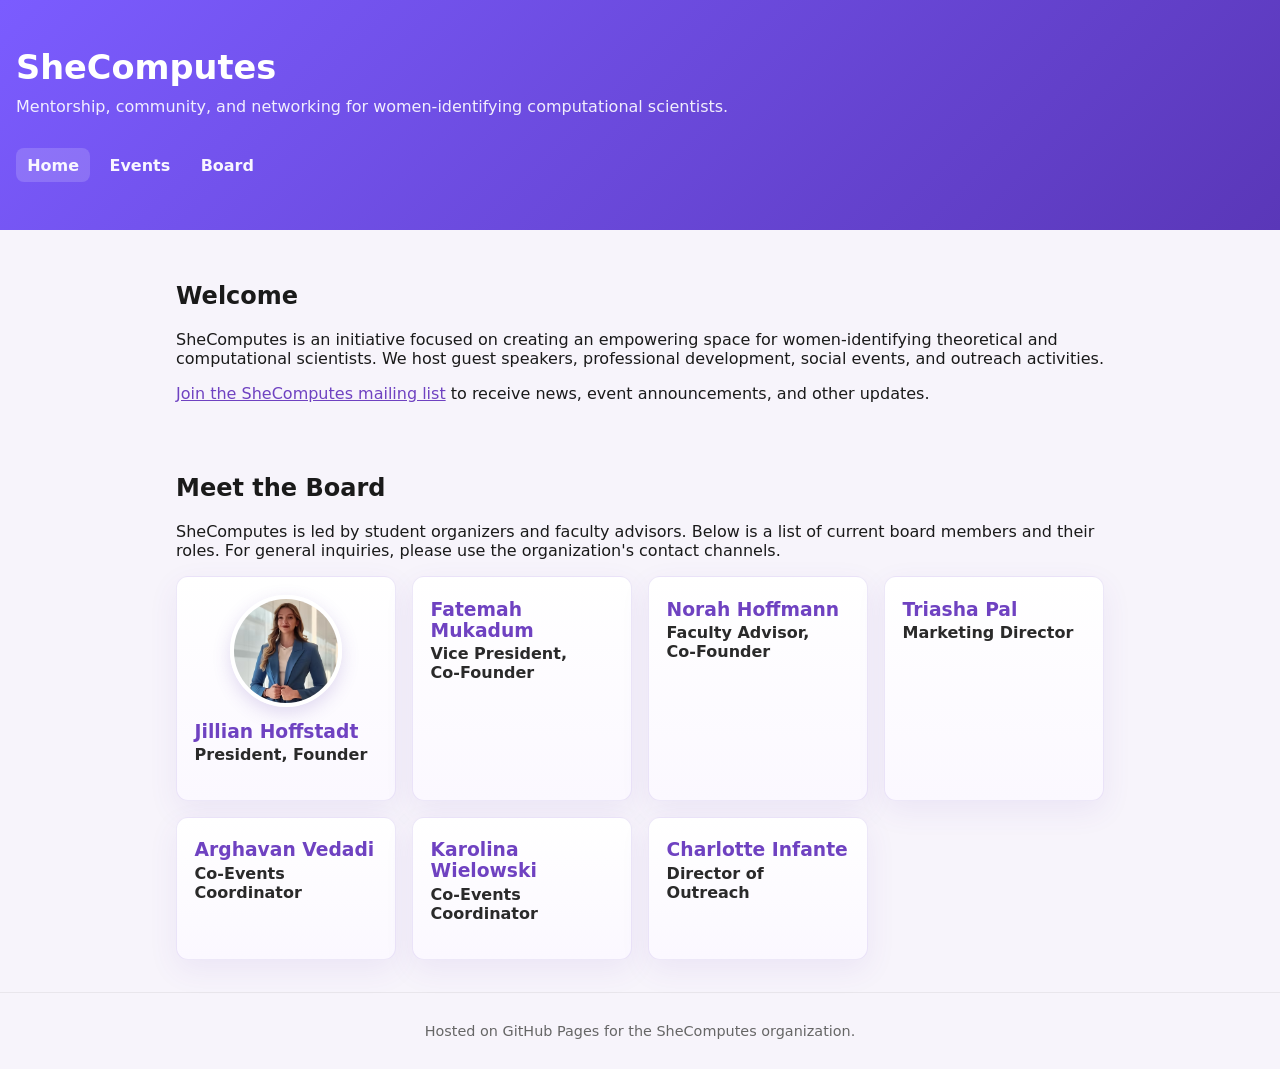
==== index.html @ b1a33e2b "adding jill testing" ====
<!doctype html>
<html lang="en">
<head>
  <meta charset="utf-8">
  <meta name="viewport" content="width=device-width,initial-scale=1">
  <title>SheComputes</title>
  <link rel="stylesheet" href="styles.css">
</head>
<body>
  <header class="site-header">
    <div class="site-top">
      <h1>SheComputes</h1>
      <p class="tagline">Mentorship, community, and networking for women-identifying computational scientists.</p>
    </div>
    <nav class="main-nav" aria-label="Main navigation">
      <a href="index.html" aria-current="page">Home</a>
      <a href="events.html">Events</a>
      <a href="#board">Board</a>
    </nav>
  </header>

  <main class="container">
    <section id="welcome">
      <h2>Welcome</h2>
      <p>SheComputes is an initiative focused on creating an empowering space for women-identifying theoretical and computational scientists. We host guest speakers, professional development, social events, and outreach activities.</p>
      <p><a href="https://docs.google.com/forms/d/e/1FAIpQLSdj1xtl8b0KCa3e3ROJGKs20845v6IA1tAZiWaAnjcqQS9X-w/viewform" target="_blank" rel="noopener noreferrer">Join the SheComputes mailing list</a> to receive news, event announcements, and other updates.</p>
    </section>

    <section id="board">
      <h2>Meet the Board</h2>
      <p>SheComputes is led by student organizers and faculty advisors. Below is a list of current board members and their roles. For general inquiries, please use the organization's contact channels.</p>

      <div class="board-grid">
        <div class="board-card">
          <img class="board-photo" src="shecomputes_jpg/board/jill.avif" alt="Jillian Hoffstadt" loading="lazy">
          <h3>Jillian Hoffstadt</h3>
          <p class="role">President, Founder</p>
          <p class="contact">jh8862@nyu.edu</p>
        </div>

        <div class="board-card">
          <h3>Fatemah Mukadum</h3>
          <p class="role">Vice President, Co‑Founder</p>
          <p class="contact">fm1484@nyu.edu</p>
        </div>

        <div class="board-card">
          <h3>Norah Hoffmann</h3>
          <p class="role">Faculty Advisor, Co‑Founder</p>
          <p class="contact">norah.hoffmann@nyu.edu</p>
        </div>

        <div class="board-card">
          <h3>Triasha Pal</h3>
          <p class="role">Marketing Director</p>
          <p class="contact">tp2353@nyu.edu</p>
        </div>

        <div class="board-card">
          <h3>Arghavan Vedadi</h3>
          <p class="role">Co‑Events Coordinator</p>
          <p class="contact">arghavan.vedadi@lehman.cuny.edu</p>
        </div>

        <div class="board-card">
          <h3>Karolina Wielowski</h3>
          <p class="role">Co‑Events Coordinator</p>
          <p class="contact">kaw10088@nyu.edu</p>
        </div>

        <div class="board-card">
          <h3>Charlotte Infante</h3>
          <p class="role">Director of Outreach</p>
          <p class="contact">cii2002@nyu.edu</p>
        </div>

        
      </div>
    </section>

  </main>

  <footer class="site-footer">
    <p>Hosted on GitHub Pages for the SheComputes organization.</p>
  </footer>
</body>
</html>
---- styles.css ----
:root{
  --bg: #f7f4fb;
  --fg:#1a1a1a;
  --accent:#6f42c1; /* purple accent */
  --maxw:960px;
}
*{box-sizing:border-box}
body{font-family:Inter, system-ui, -apple-system, 'Segoe UI', Roboto, Arial; color:var(--fg); background:var(--bg); margin:0}
.container{max-width:var(--maxw); margin:1.5rem auto; padding:0 1rem}
.site-header{background:linear-gradient(135deg,#7b5cff 0%, #5a37b8 100%); padding:2.25rem 1rem; color: #fff}
.site-top{display:flex;flex-direction:column;gap:.4rem}
.site-header h1{margin:0;font-size:2.1rem;color:#fff}
.tagline{color:rgba(255,255,255,0.9);margin-top:.25rem}

.main-nav{display:flex;gap:0.5rem;margin-top:1rem}
.main-nav a{color:rgba(255,255,255,0.95);text-decoration:none;padding:.45rem .7rem;border-radius:8px;font-weight:600}
.main-nav a:hover{background:rgba(255,255,255,0.08)}
.main-nav a[aria-current="page"]{background:rgba(255,255,255,0.16)}
section{margin:1.25rem 0;padding:0.5rem 0}

.gallery img{max-width:100%;height:auto;border-radius:8px;box-shadow:0 10px 30px rgba(95,55,155,0.12)}
footer.site-footer{border-top:1px solid rgba(0,0,0,0.06);padding:1rem;text-align:center;color:#666;font-size:0.9rem}

.board-grid{display:grid;grid-template-columns:repeat(auto-fit,minmax(220px,1fr));gap:1rem;margin-top:1rem}
.board-card{position:relative;background:linear-gradient(180deg, #ffffff, #fbf8ff);border:1px solid rgba(111,66,193,0.12);padding:1.1rem;border-radius:12px;box-shadow:0 10px 30px rgba(97,63,173,0.08);transition:transform .18s ease,box-shadow .18s ease;padding-bottom:2.25rem}
.board-card:hover{transform:translateY(-6px);box-shadow:0 24px 60px rgba(97,63,173,0.14)}
.board-photo{display:block;width:112px;height:112px;margin:0 auto .85rem;object-fit:cover;object-position:center;border-radius:50%;border:4px solid #fff;box-shadow:0 6px 18px rgba(97,63,173,.18)}
.board-card h3{margin:.25rem 0 .2rem 0;color:var(--accent)}
.role{font-weight:600;color:#2a2a2a;margin:0}
.contact{color:#fff;margin-top:0;font-size:0.9rem;position:absolute;left:50%;bottom:0.7rem;transform:translateX(-50%);background:var(--accent);padding:.35rem .6rem;border-radius:999px;visibility:hidden;opacity:0;transition:opacity .16s ease,visibility .16s;white-space:nowrap}
.board-card:hover .contact{visibility:visible;opacity:1}
a{color:var(--accent)}

.events-page{padding-bottom:2rem}
.page-intro{max-width:720px;margin:2.25rem 0 2.75rem}
.page-intro h2{font-size:clamp(2rem,5vw,3.25rem);line-height:1.08;margin:.3rem 0 .8rem;color:#35235d}
.page-intro p:last-child{font-size:1.08rem;line-height:1.65;color:#514c59}
.eyebrow{text-transform:uppercase;letter-spacing:.13em;font-size:.78rem;font-weight:800;color:var(--accent);margin:0}
.event-section{margin:0 0 3.5rem;padding:1.5rem;background:rgba(255,255,255,.58);border:1px solid rgba(111,66,193,.12);border-radius:18px;box-shadow:0 16px 45px rgba(97,63,173,.08)}
.event-heading{max-width:720px;margin-bottom:1.25rem}
.event-heading h2{font-size:clamp(1.7rem,4vw,2.4rem);color:var(--accent);margin:0 0 .45rem}
.event-heading p{line-height:1.6;color:#514c59;margin:0}
.photo-grid{display:grid;grid-template-columns:repeat(auto-fit,minmax(220px,1fr));gap:1rem;align-items:start}
.photo-grid figure{margin:0;overflow:hidden;border-radius:12px;background:#fff;box-shadow:0 8px 24px rgba(42,26,74,.12)}
.photo-grid img{display:block;width:100%;aspect-ratio:4/3;object-fit:cover;object-position:center}
.photo-grid figure:first-child img{object-position:center 42%}

@media(max-width:700px){
  .main-nav{flex-wrap:wrap}
  .event-section{padding:1rem}
  .photo-grid{grid-template-columns:repeat(auto-fit,minmax(160px,1fr));gap:.75rem}
}
@media(min-width:900px){.site-header{padding:3rem 1rem}}
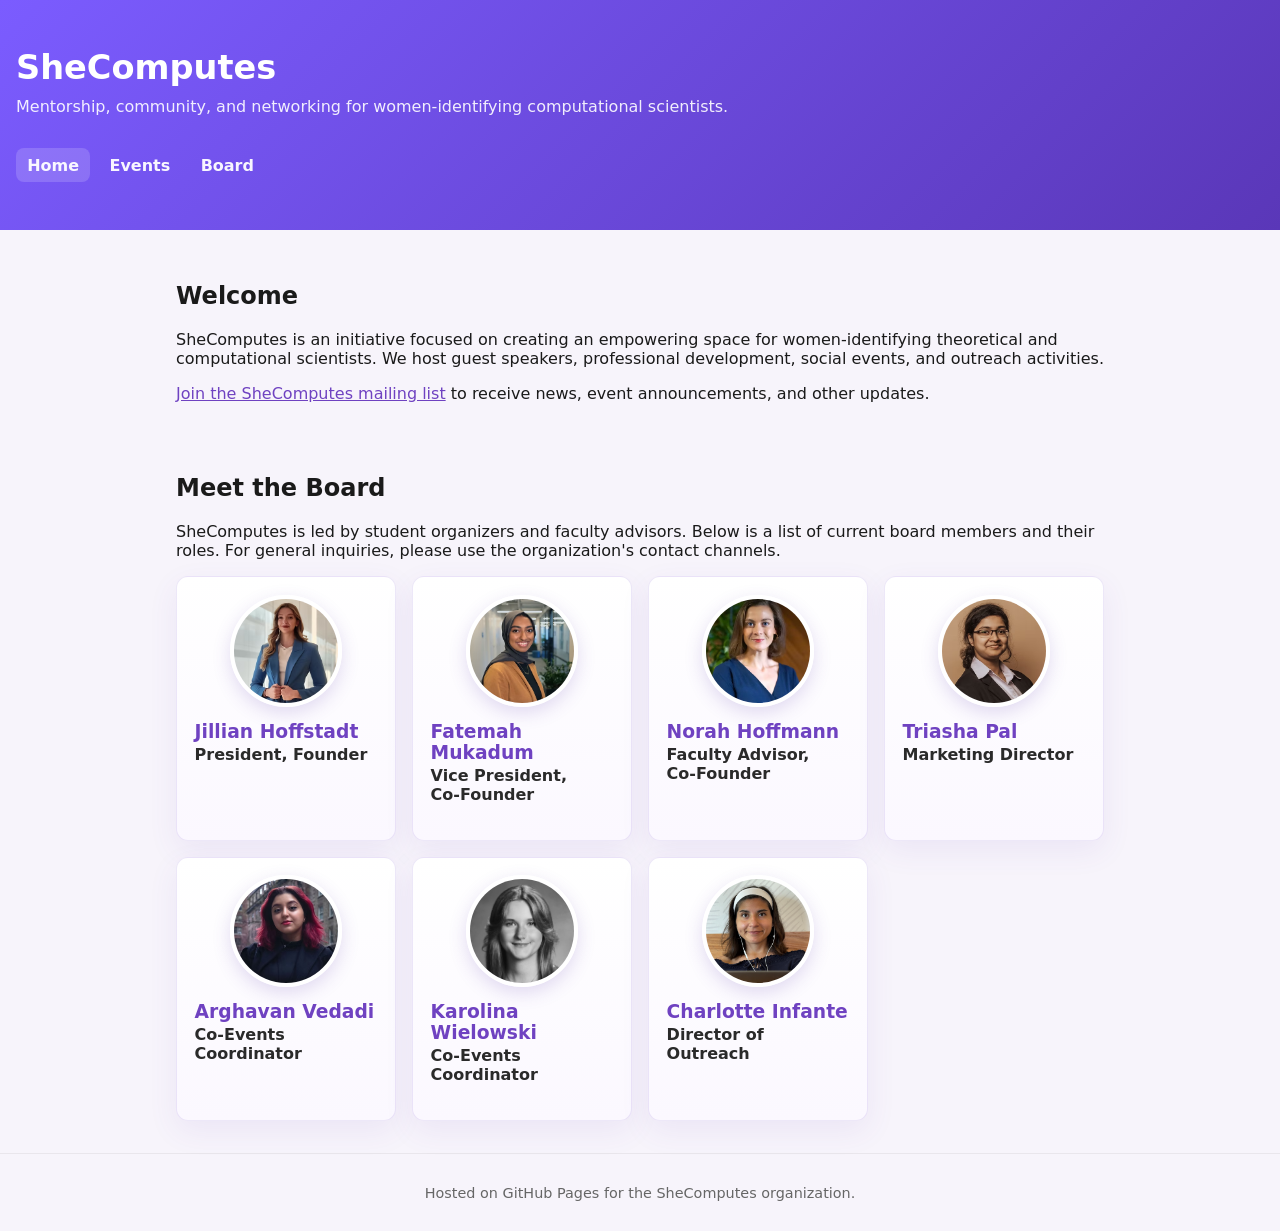
==== commit da71b7d5: "adding board photos" ====
--- a/index.html
+++ b/index.html
@@ -39,36 +39,42 @@
         </div>
 
         <div class="board-card">
+          <img class="board-photo" src="shecomputes_jpg/board/fatemah.avif" alt="Fatemah Mukadum" loading="lazy">
           <h3>Fatemah Mukadum</h3>
           <p class="role">Vice President, Co‑Founder</p>
           <p class="contact">fm1484@nyu.edu</p>
         </div>
 
         <div class="board-card">
+          <img class="board-photo" src="shecomputes_jpg/board/norah.avif" alt="Norah Hoffmann" loading="lazy">
           <h3>Norah Hoffmann</h3>
           <p class="role">Faculty Advisor, Co‑Founder</p>
           <p class="contact">norah.hoffmann@nyu.edu</p>
         </div>
 
         <div class="board-card">
+          <img class="board-photo" src="shecomputes_jpg/board/triasha.avif" alt="Triasha Pal" loading="lazy">
           <h3>Triasha Pal</h3>
           <p class="role">Marketing Director</p>
           <p class="contact">tp2353@nyu.edu</p>
         </div>
 
         <div class="board-card">
+          <img class="board-photo" src="shecomputes_jpg/board/arghavan.avif" alt="Arghavan Vedadi" loading="lazy">
           <h3>Arghavan Vedadi</h3>
           <p class="role">Co‑Events Coordinator</p>
           <p class="contact">arghavan.vedadi@lehman.cuny.edu</p>
         </div>
 
         <div class="board-card">
+          <img class="board-photo" src="shecomputes_jpg/board/karolina.jpg" alt="Karolina Wielowski" loading="lazy">
           <h3>Karolina Wielowski</h3>
           <p class="role">Co‑Events Coordinator</p>
           <p class="contact">kaw10088@nyu.edu</p>
         </div>
 
         <div class="board-card">
+          <img class="board-photo" src="shecomputes_jpg/board/charlotte.jpg" alt="Charlotte Infante" loading="lazy">
           <h3>Charlotte Infante</h3>
           <p class="role">Director of Outreach</p>
           <p class="contact">cii2002@nyu.edu</p>
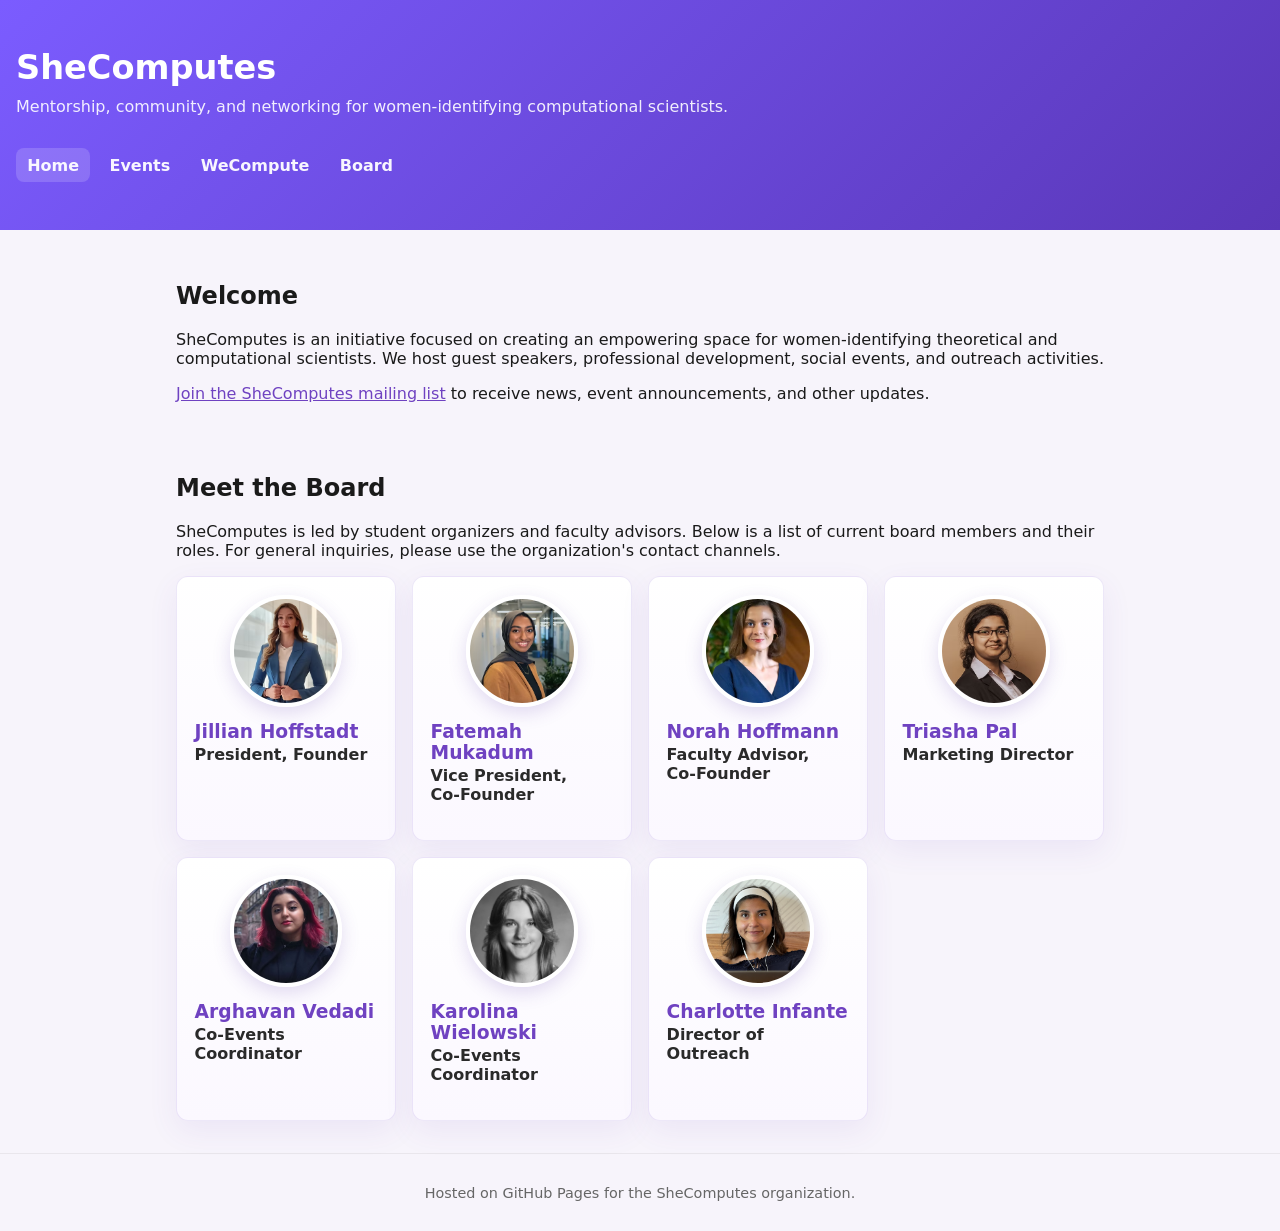
==== commit 4a6da28f: "Add WeCompute lessons page" ====
--- a/index.html
+++ b/index.html
@@ -15,6 +15,7 @@
     <nav class="main-nav" aria-label="Main navigation">
       <a href="index.html" aria-current="page">Home</a>
       <a href="events.html">Events</a>
+      <a href="wecompute.html">WeCompute</a>
       <a href="#board">Board</a>
     </nav>
   </header>
--- a/styles.css
+++ b/styles.css
@@ -45,9 +45,26 @@
 .photo-grid img{display:block;width:100%;aspect-ratio:4/3;object-fit:cover;object-position:center}
 .photo-grid figure:first-child img{object-position:center 42%}
 
+.wecompute-page{padding-bottom:2rem}
+.lessons-section{margin:0 0 3.5rem;padding:1.5rem;background:rgba(255,255,255,.58);border:1px solid rgba(111,66,193,.12);border-radius:18px;box-shadow:0 16px 45px rgba(97,63,173,.08)}
+.lessons-heading{margin-bottom:1.25rem}
+.lessons-heading h2{font-size:clamp(1.8rem,4vw,2.6rem);margin:.2rem 0 0;color:#35235d}
+.lesson-card{overflow:hidden;border:1px solid rgba(111,66,193,.14);border-radius:16px;background:#fff;box-shadow:0 10px 30px rgba(42,26,74,.1)}
+.lesson-copy{padding:1.35rem 1.5rem}
+.lesson-label{text-transform:uppercase;letter-spacing:.1em;font-size:.75rem;font-weight:800;color:var(--accent);margin:0 0 .25rem}
+.lesson-copy h3{font-size:clamp(1.5rem,3vw,2rem);margin:0 0 .45rem;color:#35235d}
+.lesson-copy p:not(.lesson-label){max-width:720px;line-height:1.6;color:#514c59}
+.lesson-button{display:inline-block;padding:.7rem 1rem;border-radius:9px;color:#fff;background:var(--accent);font-weight:700;text-decoration:none}
+.lesson-button:hover{background:#57329b}
+.lesson-button:focus-visible{outline:3px solid #e9a9d0;outline-offset:3px}
+.game-embed{width:100%;aspect-ratio:16/10;border-top:1px solid rgba(111,66,193,.14);background:#eee8f8}
+.game-embed iframe{display:block;width:100%;height:100%;border:0}
+
 @media(max-width:700px){
   .main-nav{flex-wrap:wrap}
   .event-section{padding:1rem}
   .photo-grid{grid-template-columns:repeat(auto-fit,minmax(160px,1fr));gap:.75rem}
+  .lessons-section{padding:1rem}
+  .game-embed{aspect-ratio:3/4}
 }
 @media(min-width:900px){.site-header{padding:3rem 1rem}}
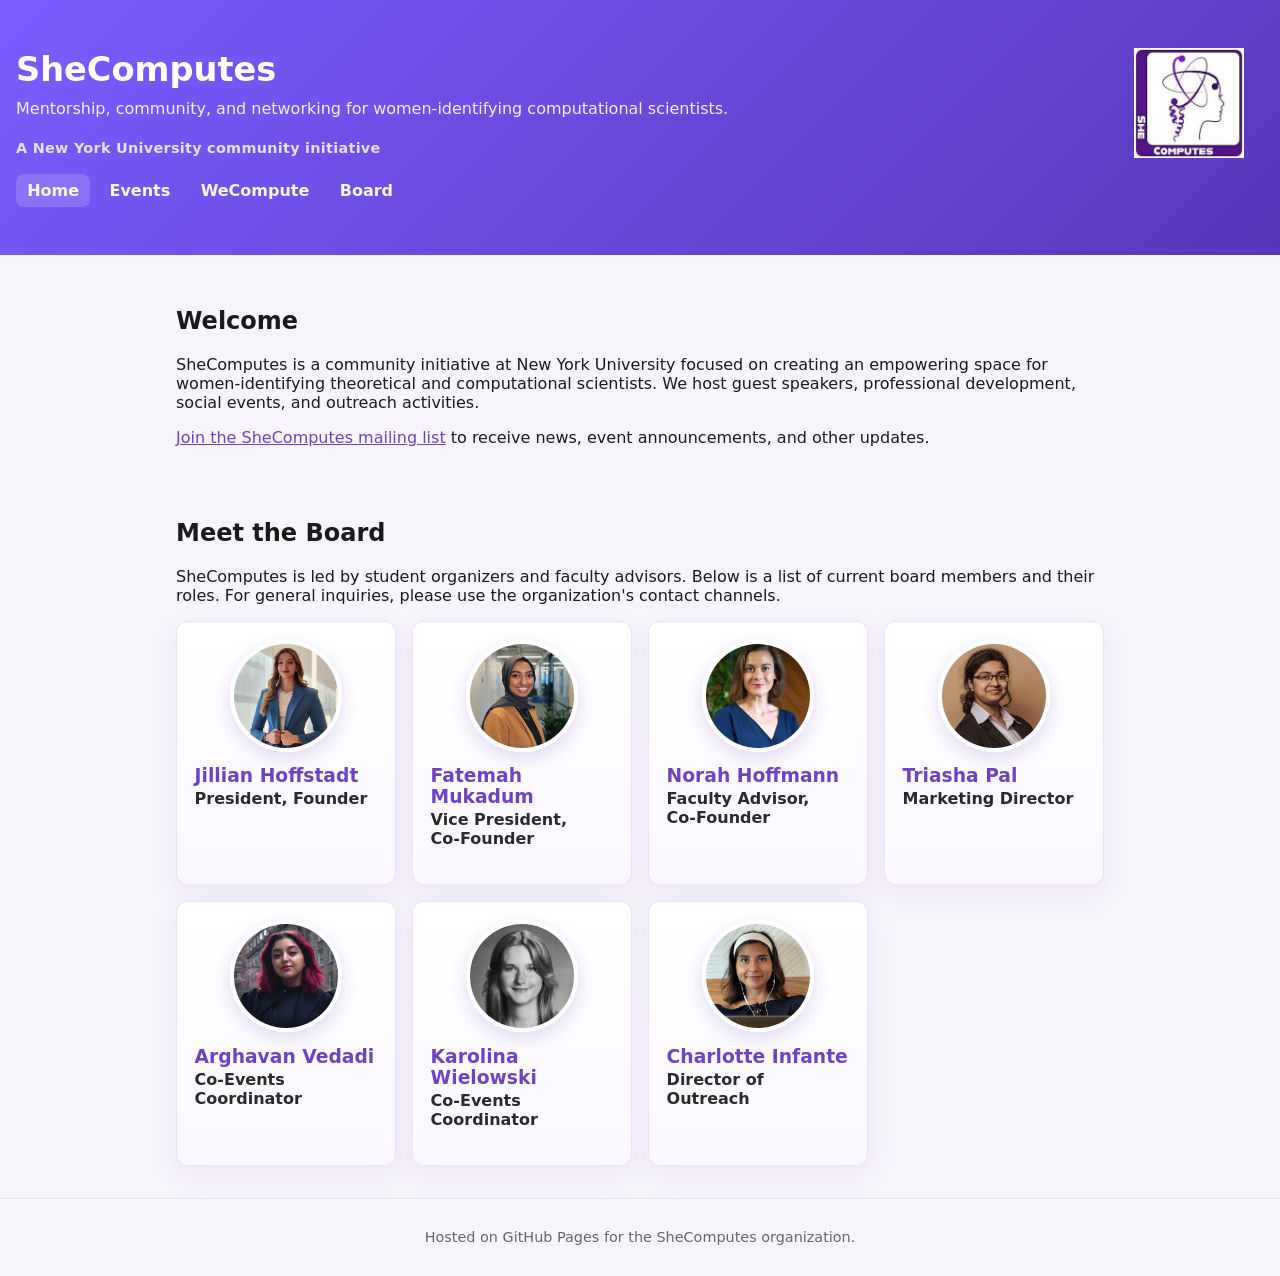
==== commit 604186bb: "Add SheComputes logo and NYU affiliation" ====
--- a/index.html
+++ b/index.html
@@ -7,10 +7,14 @@
   <link rel="stylesheet" href="styles.css">
 </head>
 <body>
-  <header class="site-header">
-    <div class="site-top">
-      <h1>SheComputes</h1>
-      <p class="tagline">Mentorship, community, and networking for women-identifying computational scientists.</p>
+  <header class="site-header site-header-main">
+    <div class="header-intro">
+      <div class="site-top">
+        <h1>SheComputes</h1>
+        <p class="tagline">Mentorship, community, and networking for women-identifying computational scientists.</p>
+        <p class="affiliation">A New York University community initiative</p>
+      </div>
+      <img class="site-logo" src="shecomputes_jpg/shecomputes_logo.avif" alt="SheComputes logo">
     </div>
     <nav class="main-nav" aria-label="Main navigation">
       <a href="index.html" aria-current="page">Home</a>
@@ -23,7 +27,7 @@
   <main class="container">
     <section id="welcome">
       <h2>Welcome</h2>
-      <p>SheComputes is an initiative focused on creating an empowering space for women-identifying theoretical and computational scientists. We host guest speakers, professional development, social events, and outreach activities.</p>
+      <p>SheComputes is a community initiative at New York University focused on creating an empowering space for women-identifying theoretical and computational scientists. We host guest speakers, professional development, social events, and outreach activities.</p>
       <p><a href="https://docs.google.com/forms/d/e/1FAIpQLSdj1xtl8b0KCa3e3ROJGKs20845v6IA1tAZiWaAnjcqQS9X-w/viewform" target="_blank" rel="noopener noreferrer">Join the SheComputes mailing list</a> to receive news, event announcements, and other updates.</p>
     </section>
 
--- a/styles.css
+++ b/styles.css
@@ -11,6 +11,9 @@
 .site-top{display:flex;flex-direction:column;gap:.4rem}
 .site-header h1{margin:0;font-size:2.1rem;color:#fff}
 .tagline{color:rgba(255,255,255,0.9);margin-top:.25rem}
+.header-intro{display:flex;align-items:center;justify-content:space-between;gap:1.5rem}
+.site-logo{display:block;width:clamp(96px,14vw,150px);height:110px;object-fit:contain;flex:0 0 auto}
+.affiliation{margin:0;color:rgba(255,255,255,.82);font-size:.9rem;font-weight:650;letter-spacing:.02em}
 
 .main-nav{display:flex;gap:0.5rem;margin-top:1rem}
 .main-nav a{color:rgba(255,255,255,0.95);text-decoration:none;padding:.45rem .7rem;border-radius:8px;font-weight:600}
@@ -40,6 +43,19 @@
 .event-heading{max-width:720px;margin-bottom:1.25rem}
 .event-heading h2{font-size:clamp(1.7rem,4vw,2.4rem);color:var(--accent);margin:0 0 .45rem}
 .event-heading p{line-height:1.6;color:#514c59;margin:0}
+.events-calendar{margin:0 0 3rem}
+.event-year{display:grid;grid-template-columns:90px 1fr;gap:1.25rem;margin-top:1.5rem}
+.event-year>h3{position:sticky;top:1rem;align-self:start;margin:0;color:var(--accent);font-size:1.5rem}
+.event-list{display:grid;gap:1rem}
+.event-card{padding:1.15rem 1.25rem;border:1px solid rgba(111,66,193,.12);border-left:5px solid var(--accent);border-radius:12px;background:#fff;box-shadow:0 8px 24px rgba(42,26,74,.08)}
+.event-card h4{margin:.15rem 0 .35rem;color:#35235d;font-size:1.15rem}
+.event-card>p:not(.event-date):not(.event-links){margin:.2rem 0;color:#514c59;line-height:1.55}
+.event-date{margin:0;color:var(--accent);font-size:.82rem;font-weight:750}
+.event-links{display:flex;flex-wrap:wrap;gap:.55rem;margin:.8rem 0 0}
+.event-links a{padding:.35rem .65rem;border-radius:7px;background:#eee7fb;font-size:.86rem;font-weight:700;text-decoration:none}
+.event-links a:hover{background:#dfd2f5}
+.section-divider{display:flex;align-items:center;gap:1rem;margin:3.5rem 0 2rem;color:#675b78;font-size:.78rem;font-weight:800;letter-spacing:.12em;text-transform:uppercase}
+.section-divider::before,.section-divider::after{content:"";height:1px;flex:1;background:rgba(111,66,193,.2)}
 .photo-grid{display:grid;grid-template-columns:repeat(auto-fit,minmax(220px,1fr));gap:1rem;align-items:start}
 .photo-grid figure{margin:0;overflow:hidden;border-radius:12px;background:#fff;box-shadow:0 8px 24px rgba(42,26,74,.12)}
 .photo-grid img{display:block;width:100%;aspect-ratio:4/3;object-fit:cover;object-position:center}
@@ -50,21 +66,30 @@
 .lessons-heading{margin-bottom:1.25rem}
 .lessons-heading h2{font-size:clamp(1.8rem,4vw,2.6rem);margin:.2rem 0 0;color:#35235d}
 .lesson-card{overflow:hidden;border:1px solid rgba(111,66,193,.14);border-radius:16px;background:#fff;box-shadow:0 10px 30px rgba(42,26,74,.1)}
+.lesson-card + .lesson-card{margin-top:1.25rem}
+.lesson-card-text{border-left:5px solid var(--accent)}
 .lesson-copy{padding:1.35rem 1.5rem}
 .lesson-label{text-transform:uppercase;letter-spacing:.1em;font-size:.75rem;font-weight:800;color:var(--accent);margin:0 0 .25rem}
 .lesson-copy h3{font-size:clamp(1.5rem,3vw,2rem);margin:0 0 .45rem;color:#35235d}
 .lesson-copy p:not(.lesson-label){max-width:720px;line-height:1.6;color:#514c59}
+.lesson-steps{max-width:760px;margin:1rem 0;padding-left:1.35rem;color:#514c59}
+.lesson-steps li{padding:.2rem 0 .45rem .25rem;line-height:1.55}
+.lesson-steps strong{color:#35235d}
 .lesson-button{display:inline-block;padding:.7rem 1rem;border-radius:9px;color:#fff;background:var(--accent);font-weight:700;text-decoration:none}
 .lesson-button:hover{background:#57329b}
 .lesson-button:focus-visible{outline:3px solid #e9a9d0;outline-offset:3px}
-.game-embed{width:100%;aspect-ratio:16/10;border-top:1px solid rgba(111,66,193,.14);background:#eee8f8}
+.game-embed{width:100%;height:360px;border-top:1px solid rgba(111,66,193,.14);background:#eee8f8}
 .game-embed iframe{display:block;width:100%;height:100%;border:0}
 
 @media(max-width:700px){
+  .header-intro{align-items:flex-start;gap:.75rem}
+  .site-logo{width:88px;height:76px}
   .main-nav{flex-wrap:wrap}
   .event-section{padding:1rem}
+  .event-year{grid-template-columns:1fr;gap:.6rem}
+  .event-year>h3{position:static}
   .photo-grid{grid-template-columns:repeat(auto-fit,minmax(160px,1fr));gap:.75rem}
   .lessons-section{padding:1rem}
-  .game-embed{aspect-ratio:3/4}
+  .game-embed{height:300px}
 }
 @media(min-width:900px){.site-header{padding:3rem 1rem}}
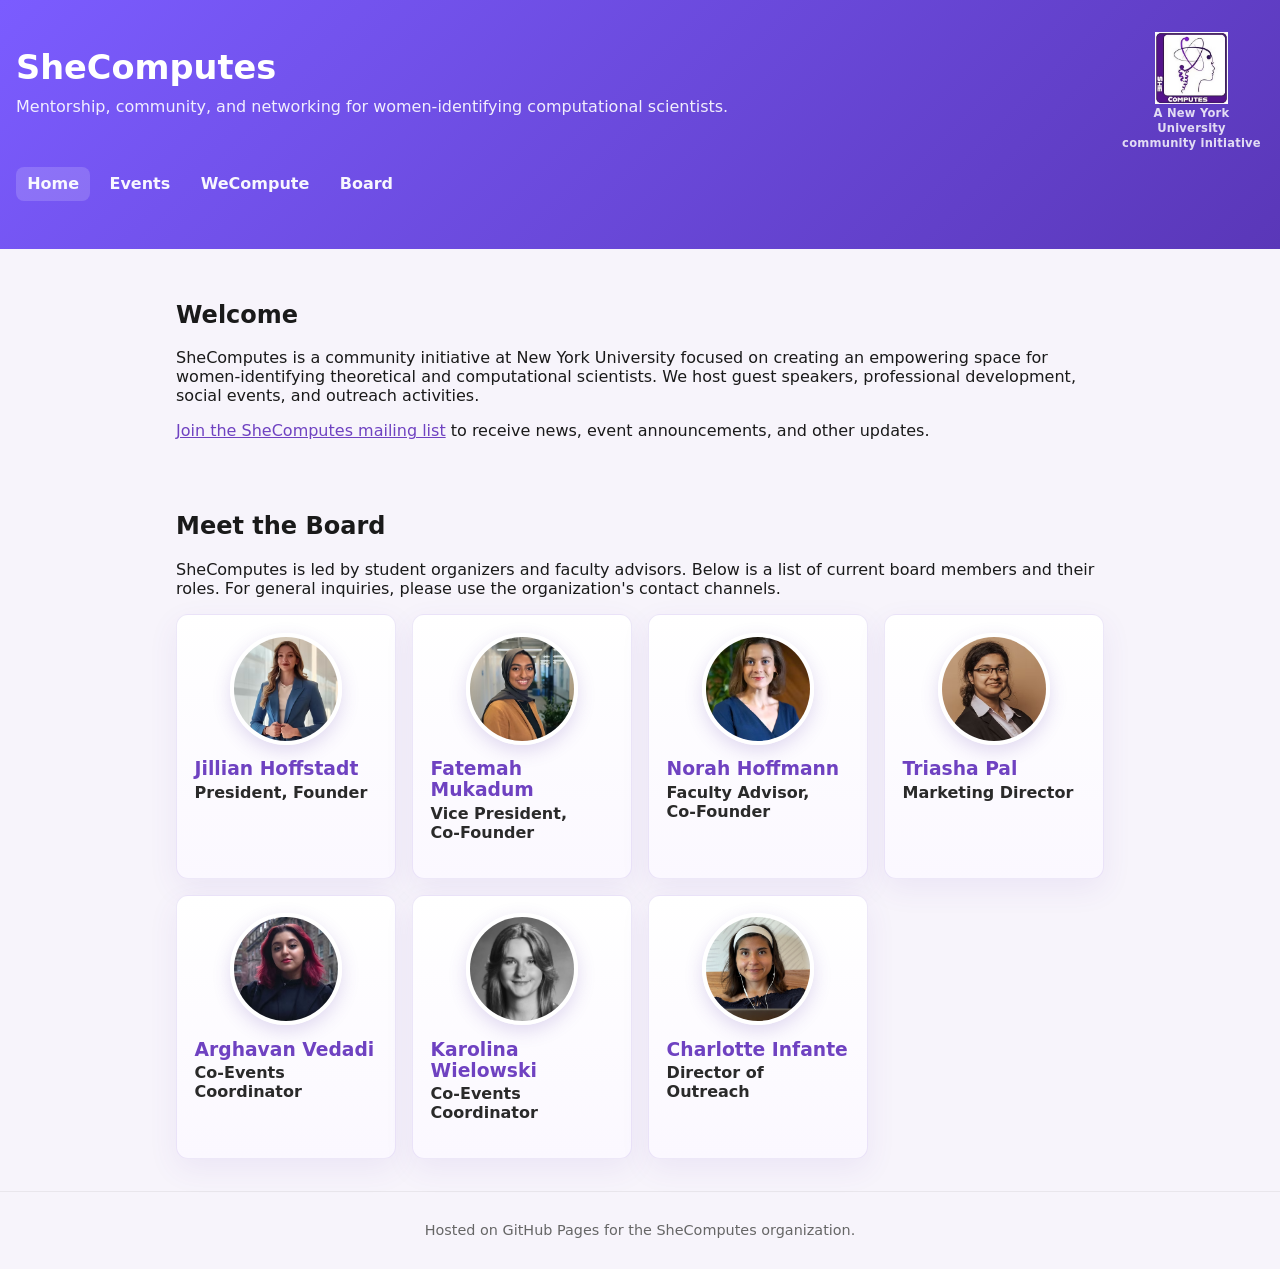
==== commit 0a8a2be0: "Refine homepage logo placement" ====
--- a/index.html
+++ b/index.html
@@ -12,9 +12,11 @@
       <div class="site-top">
         <h1>SheComputes</h1>
         <p class="tagline">Mentorship, community, and networking for women-identifying computational scientists.</p>
+      </div>
+      <div class="site-identity">
+        <img class="site-logo" src="shecomputes_jpg/shecomputes_logo.avif" alt="SheComputes logo">
         <p class="affiliation">A New York University community initiative</p>
       </div>
-      <img class="site-logo" src="shecomputes_jpg/shecomputes_logo.avif" alt="SheComputes logo">
     </div>
     <nav class="main-nav" aria-label="Main navigation">
       <a href="index.html" aria-current="page">Home</a>
--- a/styles.css
+++ b/styles.css
@@ -11,9 +11,10 @@
 .site-top{display:flex;flex-direction:column;gap:.4rem}
 .site-header h1{margin:0;font-size:2.1rem;color:#fff}
 .tagline{color:rgba(255,255,255,0.9);margin-top:.25rem}
-.header-intro{display:flex;align-items:center;justify-content:space-between;gap:1.5rem}
-.site-logo{display:block;width:clamp(96px,14vw,150px);height:110px;object-fit:contain;flex:0 0 auto}
-.affiliation{margin:0;color:rgba(255,255,255,.82);font-size:.9rem;font-weight:650;letter-spacing:.02em}
+.header-intro{display:flex;align-items:flex-start;justify-content:space-between;gap:1.5rem}
+.site-identity{display:flex;flex:0 0 145px;flex-direction:column;align-items:center;margin-top:-1rem;text-align:center}
+.site-logo{display:block;width:90px;height:72px;object-fit:contain}
+.affiliation{max-width:145px;margin:.15rem 0 0;color:rgba(255,255,255,.82);font-size:.72rem;font-weight:650;line-height:1.3;letter-spacing:.02em}
 
 .main-nav{display:flex;gap:0.5rem;margin-top:1rem}
 .main-nav a{color:rgba(255,255,255,0.95);text-decoration:none;padding:.45rem .7rem;border-radius:8px;font-weight:600}
@@ -82,8 +83,10 @@
 .game-embed iframe{display:block;width:100%;height:100%;border:0}
 
 @media(max-width:700px){
-  .header-intro{align-items:flex-start;gap:.75rem}
-  .site-logo{width:88px;height:76px}
+  .header-intro{gap:.75rem}
+  .site-identity{flex-basis:105px;margin-top:-.5rem}
+  .site-logo{width:68px;height:56px}
+  .affiliation{max-width:105px;font-size:.64rem}
   .main-nav{flex-wrap:wrap}
   .event-section{padding:1rem}
   .event-year{grid-template-columns:1fr;gap:.6rem}
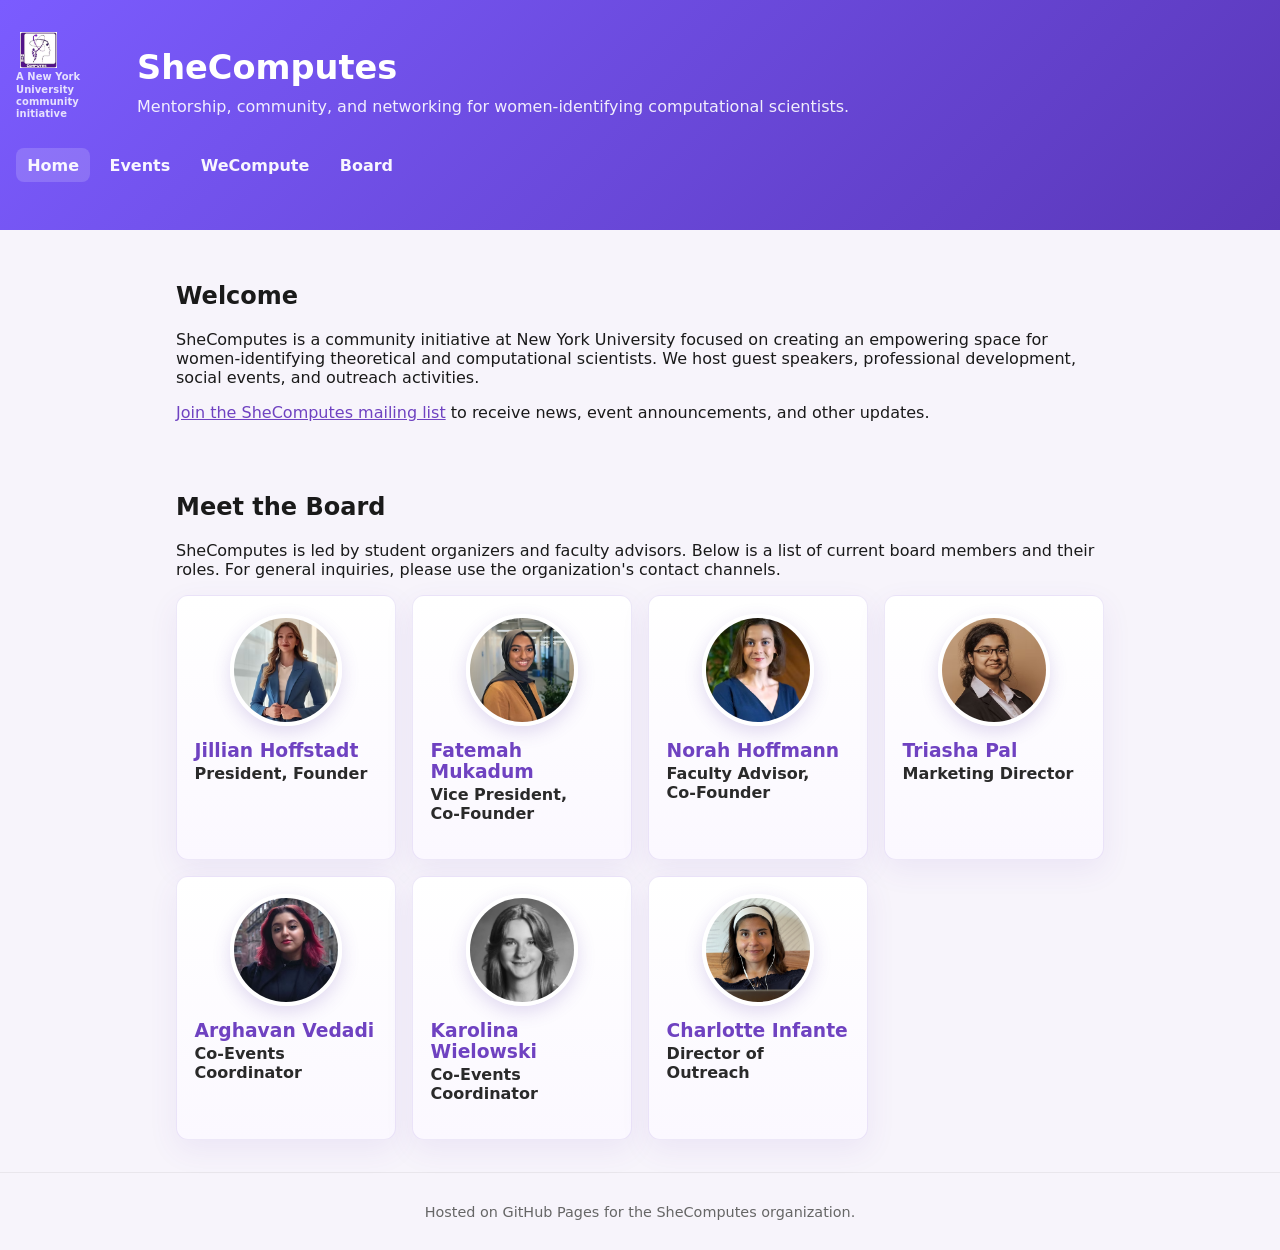
==== commit 8a741c0e: "Move smaller logo to upper-left" ====
--- a/index.html
+++ b/index.html
@@ -9,13 +9,13 @@
 <body>
   <header class="site-header site-header-main">
     <div class="header-intro">
+      <div class="site-identity">
+        <img class="site-logo" src="shecomputes_jpg/shecomputes_logo.avif" alt="SheComputes logo">
+        <p class="affiliation">A New York University community initiative</p>
+      </div>
       <div class="site-top">
         <h1>SheComputes</h1>
         <p class="tagline">Mentorship, community, and networking for women-identifying computational scientists.</p>
-      </div>
-      <div class="site-identity">
-        <img class="site-logo" src="shecomputes_jpg/shecomputes_logo.avif" alt="SheComputes logo">
-        <p class="affiliation">A New York University community initiative</p>
       </div>
     </div>
     <nav class="main-nav" aria-label="Main navigation">
--- a/styles.css
+++ b/styles.css
@@ -11,10 +11,10 @@
 .site-top{display:flex;flex-direction:column;gap:.4rem}
 .site-header h1{margin:0;font-size:2.1rem;color:#fff}
 .tagline{color:rgba(255,255,255,0.9);margin-top:.25rem}
-.header-intro{display:flex;align-items:flex-start;justify-content:space-between;gap:1.5rem}
-.site-identity{display:flex;flex:0 0 145px;flex-direction:column;align-items:center;margin-top:-1rem;text-align:center}
-.site-logo{display:block;width:90px;height:72px;object-fit:contain}
-.affiliation{max-width:145px;margin:.15rem 0 0;color:rgba(255,255,255,.82);font-size:.72rem;font-weight:650;line-height:1.3;letter-spacing:.02em}
+.header-intro{display:flex;align-items:flex-start;justify-content:flex-start;gap:1rem}
+.site-identity{display:flex;flex:0 0 105px;flex-direction:column;align-items:flex-start;margin-top:-1rem;text-align:left}
+.site-logo{display:block;width:45px;height:36px;object-fit:contain}
+.affiliation{max-width:105px;margin:.2rem 0 0;color:rgba(255,255,255,.82);font-size:.62rem;font-weight:650;line-height:1.25;letter-spacing:.01em}
 
 .main-nav{display:flex;gap:0.5rem;margin-top:1rem}
 .main-nav a{color:rgba(255,255,255,0.95);text-decoration:none;padding:.45rem .7rem;border-radius:8px;font-weight:600}
@@ -84,9 +84,9 @@
 
 @media(max-width:700px){
   .header-intro{gap:.75rem}
-  .site-identity{flex-basis:105px;margin-top:-.5rem}
-  .site-logo{width:68px;height:56px}
-  .affiliation{max-width:105px;font-size:.64rem}
+  .site-identity{flex-basis:82px;margin-top:-.5rem}
+  .site-logo{width:40px;height:32px}
+  .affiliation{max-width:82px;font-size:.58rem}
   .main-nav{flex-wrap:wrap}
   .event-section{padding:1rem}
   .event-year{grid-template-columns:1fr;gap:.6rem}
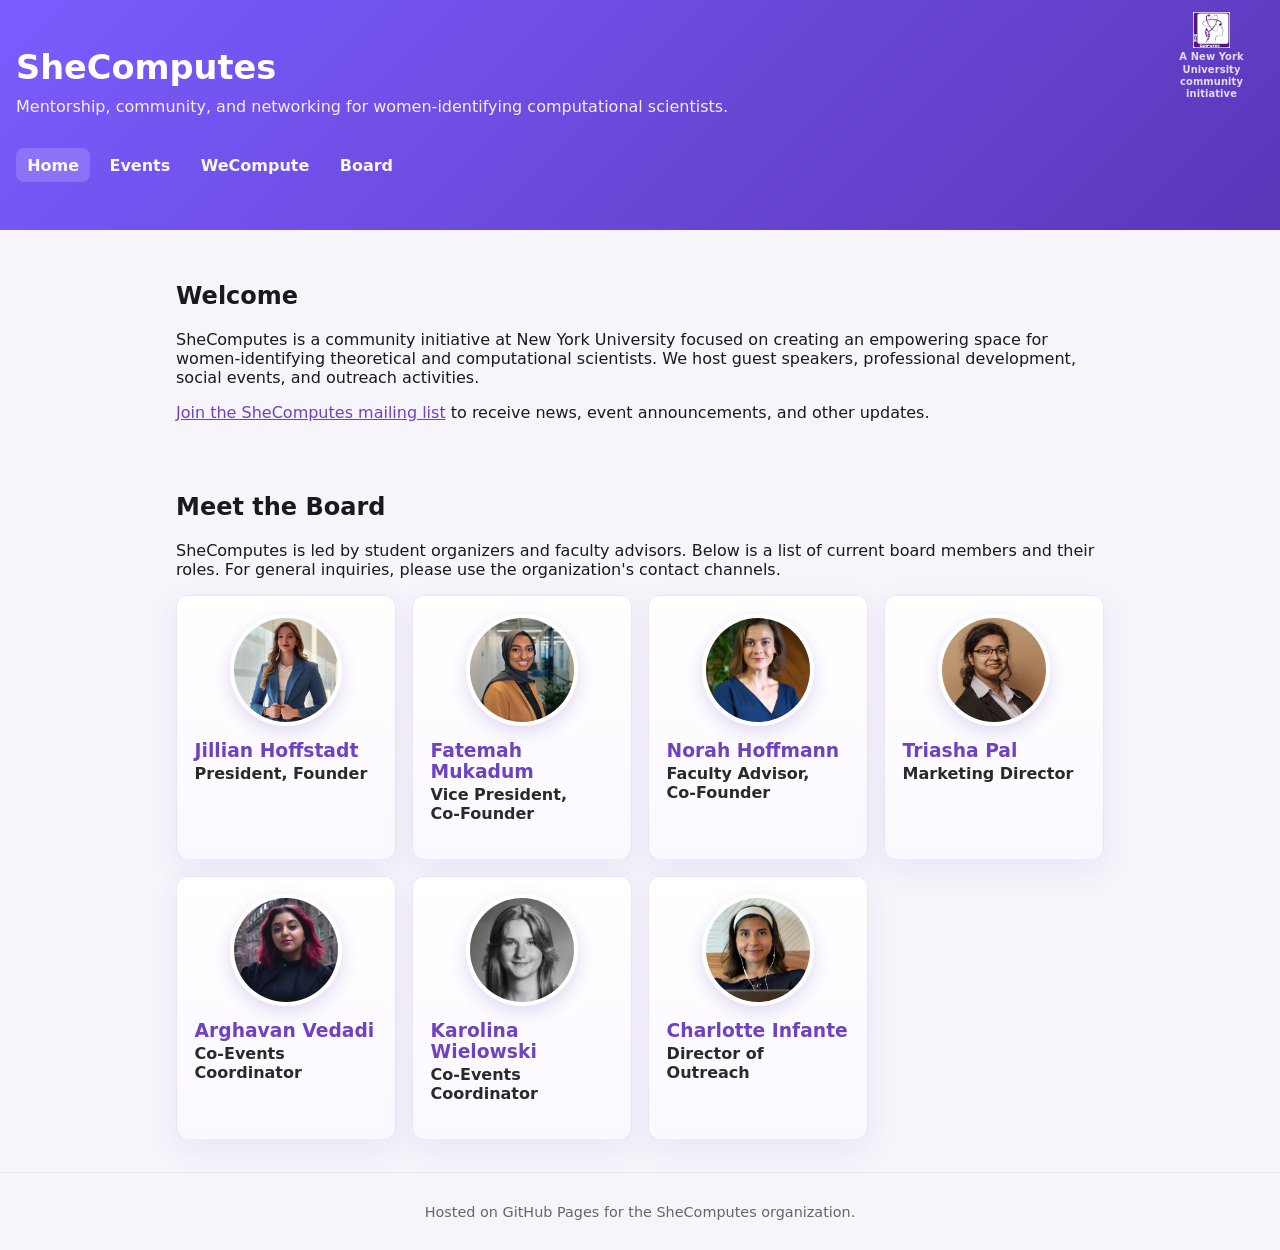
==== commit 2ce4956a: "Pin logo to upper-right corner" ====
--- a/index.html
+++ b/index.html
@@ -9,13 +9,13 @@
 <body>
   <header class="site-header site-header-main">
     <div class="header-intro">
+      <div class="site-top">
+        <h1>SheComputes</h1>
+        <p class="tagline">Mentorship, community, and networking for women-identifying computational scientists.</p>
+      </div>
       <div class="site-identity">
         <img class="site-logo" src="shecomputes_jpg/shecomputes_logo.avif" alt="SheComputes logo">
         <p class="affiliation">A New York University community initiative</p>
-      </div>
-      <div class="site-top">
-        <h1>SheComputes</h1>
-        <p class="tagline">Mentorship, community, and networking for women-identifying computational scientists.</p>
       </div>
     </div>
     <nav class="main-nav" aria-label="Main navigation">
--- a/styles.css
+++ b/styles.css
@@ -11,8 +11,9 @@
 .site-top{display:flex;flex-direction:column;gap:.4rem}
 .site-header h1{margin:0;font-size:2.1rem;color:#fff}
 .tagline{color:rgba(255,255,255,0.9);margin-top:.25rem}
-.header-intro{display:flex;align-items:flex-start;justify-content:flex-start;gap:1rem}
-.site-identity{display:flex;flex:0 0 105px;flex-direction:column;align-items:flex-start;margin-top:-1rem;text-align:left}
+.site-header-main{position:relative;padding-right:8.5rem}
+.header-intro{display:block}
+.site-identity{position:absolute;top:.75rem;right:1rem;display:flex;width:105px;flex-direction:column;align-items:center;text-align:center}
 .site-logo{display:block;width:45px;height:36px;object-fit:contain}
 .affiliation{max-width:105px;margin:.2rem 0 0;color:rgba(255,255,255,.82);font-size:.62rem;font-weight:650;line-height:1.25;letter-spacing:.01em}
 
@@ -83,8 +84,8 @@
 .game-embed iframe{display:block;width:100%;height:100%;border:0}
 
 @media(max-width:700px){
-  .header-intro{gap:.75rem}
-  .site-identity{flex-basis:82px;margin-top:-.5rem}
+  .site-header-main{padding-right:7rem}
+  .site-identity{top:.6rem;right:.65rem;width:82px}
   .site-logo{width:40px;height:32px}
   .affiliation{max-width:82px;font-size:.58rem}
   .main-nav{flex-wrap:wrap}
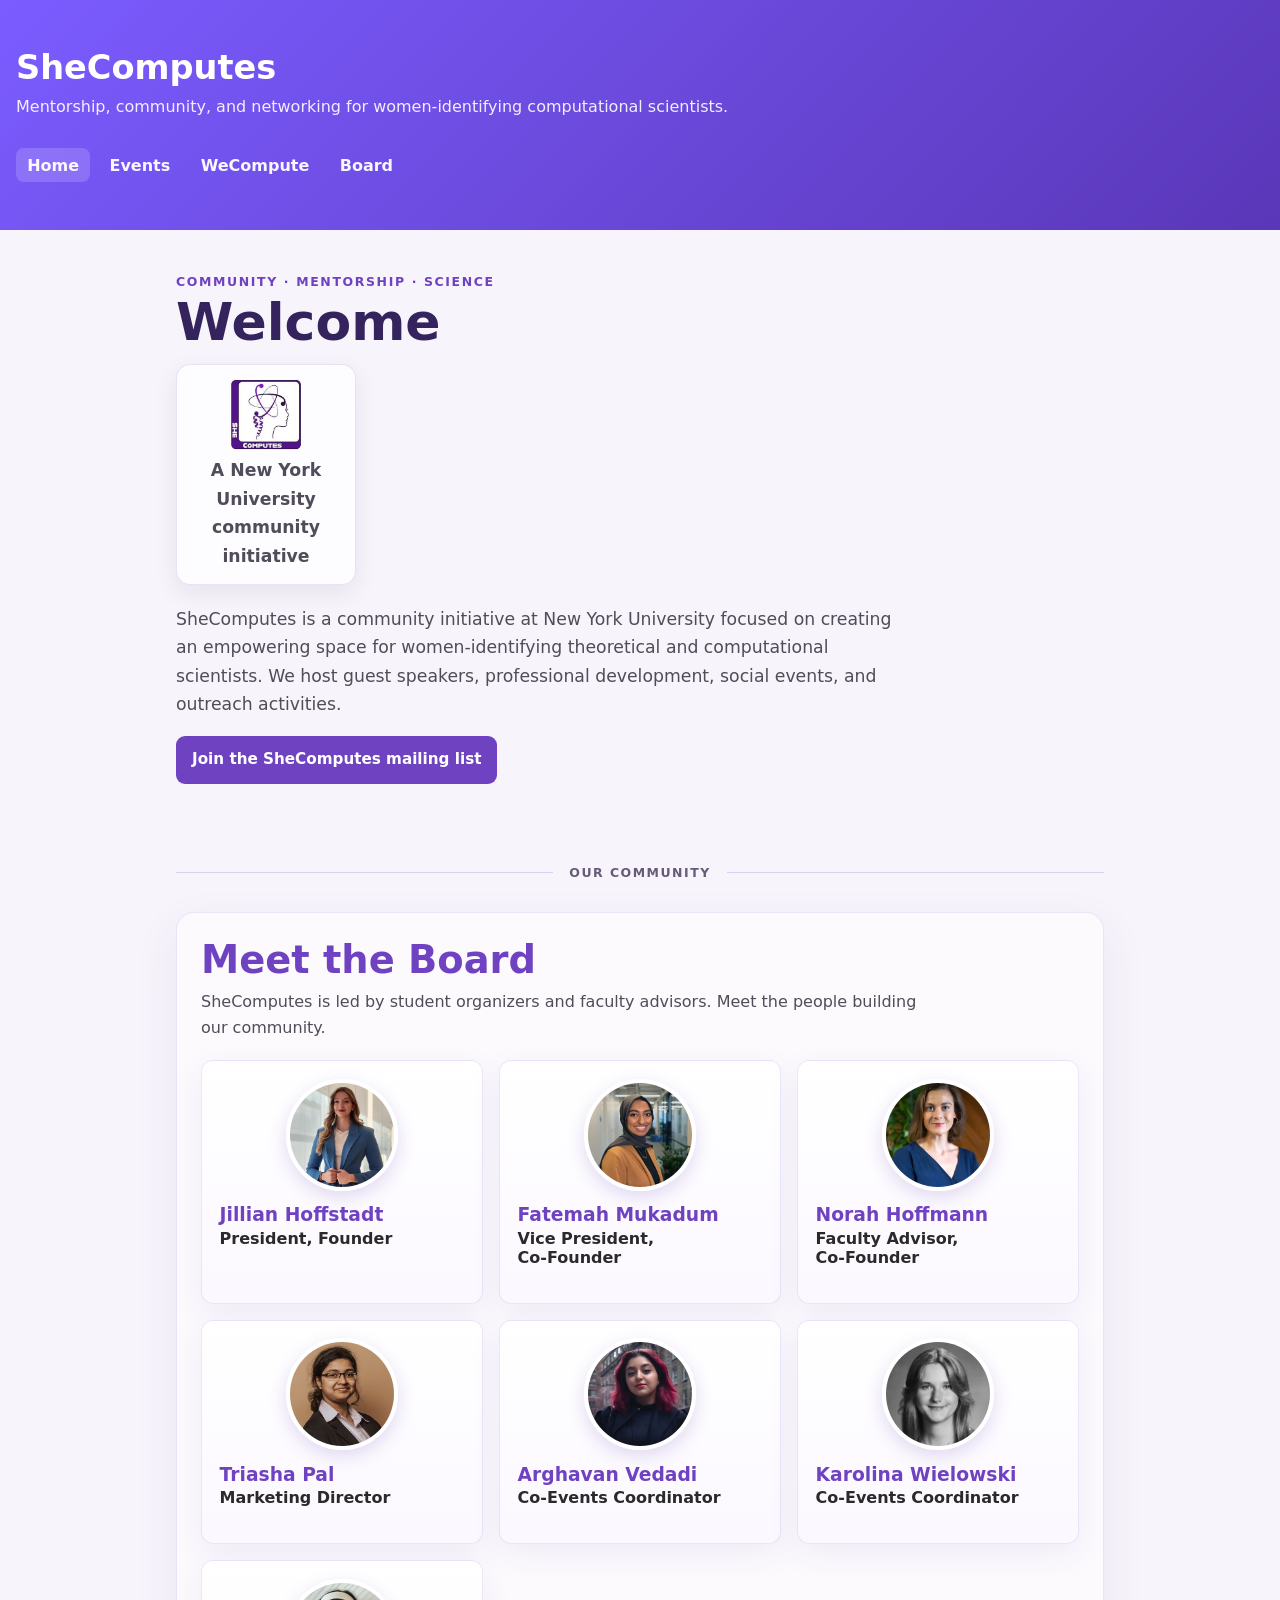
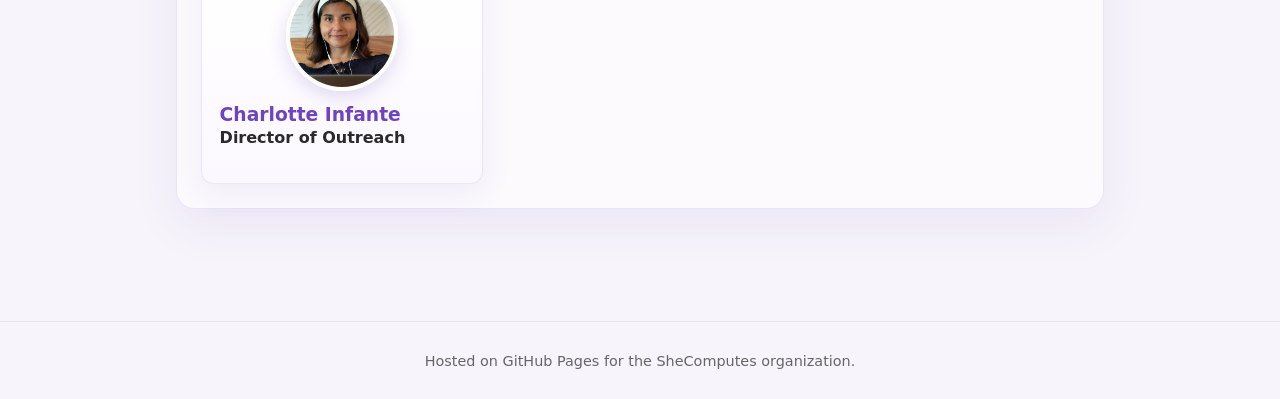
==== commit c1164ec6: "Move logo into event-styled welcome section" ====
--- a/index.html
+++ b/index.html
@@ -7,16 +7,10 @@
   <link rel="stylesheet" href="styles.css">
 </head>
 <body>
-  <header class="site-header site-header-main">
-    <div class="header-intro">
-      <div class="site-top">
-        <h1>SheComputes</h1>
-        <p class="tagline">Mentorship, community, and networking for women-identifying computational scientists.</p>
-      </div>
-      <div class="site-identity">
-        <img class="site-logo" src="shecomputes_jpg/shecomputes_logo.avif" alt="SheComputes logo">
-        <p class="affiliation">A New York University community initiative</p>
-      </div>
+  <header class="site-header">
+    <div class="site-top">
+      <h1>SheComputes</h1>
+      <p class="tagline">Mentorship, community, and networking for women-identifying computational scientists.</p>
     </div>
     <nav class="main-nav" aria-label="Main navigation">
       <a href="index.html" aria-current="page">Home</a>
@@ -26,16 +20,25 @@
     </nav>
   </header>
 
-  <main class="container">
-    <section id="welcome">
+  <main class="container home-page">
+    <section id="welcome" class="page-intro home-welcome">
+      <p class="eyebrow">Community · Mentorship · Science</p>
       <h2>Welcome</h2>
+      <div class="welcome-identity">
+        <img class="welcome-logo" src="shecomputes_jpg/shecomputes_logo.avif" alt="SheComputes logo">
+        <p>A New York University community initiative</p>
+      </div>
       <p>SheComputes is a community initiative at New York University focused on creating an empowering space for women-identifying theoretical and computational scientists. We host guest speakers, professional development, social events, and outreach activities.</p>
-      <p><a href="https://docs.google.com/forms/d/e/1FAIpQLSdj1xtl8b0KCa3e3ROJGKs20845v6IA1tAZiWaAnjcqQS9X-w/viewform" target="_blank" rel="noopener noreferrer">Join the SheComputes mailing list</a> to receive news, event announcements, and other updates.</p>
+      <p><a class="home-action" href="https://docs.google.com/forms/d/e/1FAIpQLSdj1xtl8b0KCa3e3ROJGKs20845v6IA1tAZiWaAnjcqQS9X-w/viewform" target="_blank" rel="noopener noreferrer">Join the SheComputes mailing list</a></p>
     </section>
 
-    <section id="board">
-      <h2>Meet the Board</h2>
-      <p>SheComputes is led by student organizers and faculty advisors. Below is a list of current board members and their roles. For general inquiries, please use the organization's contact channels.</p>
+    <div class="section-divider" aria-hidden="true"><span>Our community</span></div>
+
+    <section id="board" class="home-section">
+      <div class="event-heading">
+        <h2>Meet the Board</h2>
+        <p>SheComputes is led by student organizers and faculty advisors. Meet the people building our community.</p>
+      </div>
 
       <div class="board-grid">
         <div class="board-card">
--- a/styles.css
+++ b/styles.css
@@ -11,11 +11,6 @@
 .site-top{display:flex;flex-direction:column;gap:.4rem}
 .site-header h1{margin:0;font-size:2.1rem;color:#fff}
 .tagline{color:rgba(255,255,255,0.9);margin-top:.25rem}
-.site-header-main{position:relative;padding-right:8.5rem}
-.header-intro{display:block}
-.site-identity{position:absolute;top:.75rem;right:1rem;display:flex;width:105px;flex-direction:column;align-items:center;text-align:center}
-.site-logo{display:block;width:45px;height:36px;object-fit:contain}
-.affiliation{max-width:105px;margin:.2rem 0 0;color:rgba(255,255,255,.82);font-size:.62rem;font-weight:650;line-height:1.25;letter-spacing:.01em}
 
 .main-nav{display:flex;gap:0.5rem;margin-top:1rem}
 .main-nav a{color:rgba(255,255,255,0.95);text-decoration:none;padding:.45rem .7rem;border-radius:8px;font-weight:600}
@@ -35,6 +30,17 @@
 .contact{color:#fff;margin-top:0;font-size:0.9rem;position:absolute;left:50%;bottom:0.7rem;transform:translateX(-50%);background:var(--accent);padding:.35rem .6rem;border-radius:999px;visibility:hidden;opacity:0;transition:opacity .16s ease,visibility .16s;white-space:nowrap}
 .board-card:hover .contact{visibility:visible;opacity:1}
 a{color:var(--accent)}
+
+.home-page{padding-bottom:2rem}
+.home-welcome{max-width:760px}
+.welcome-identity{display:flex;width:180px;flex-direction:column;align-items:center;margin:.9rem 0 1.25rem;padding:.85rem 1rem;border:1px solid rgba(111,66,193,.14);border-radius:14px;background:rgba(255,255,255,.68);box-shadow:0 8px 24px rgba(42,26,74,.08);text-align:center}
+.welcome-logo{display:block;width:72px;height:72px;object-fit:contain}
+.welcome-identity p{margin:.35rem 0 0;color:#514c59;font-size:.72rem;font-weight:700;line-height:1.3}
+.home-welcome>p:not(.eyebrow){font-size:1.08rem;line-height:1.65;color:#514c59}
+.home-action{display:inline-block;padding:.7rem 1rem;border-radius:9px;color:#fff;background:var(--accent);font-size:.95rem;font-weight:700;text-decoration:none}
+.home-action:hover{background:#57329b}
+.home-action:focus-visible{outline:3px solid #e9a9d0;outline-offset:3px}
+.home-section{margin:0 0 3.5rem;padding:1.5rem;background:rgba(255,255,255,.58);border:1px solid rgba(111,66,193,.12);border-radius:18px;box-shadow:0 16px 45px rgba(97,63,173,.08)}
 
 .events-page{padding-bottom:2rem}
 .page-intro{max-width:720px;margin:2.25rem 0 2.75rem}
@@ -84,11 +90,8 @@
 .game-embed iframe{display:block;width:100%;height:100%;border:0}
 
 @media(max-width:700px){
-  .site-header-main{padding-right:7rem}
-  .site-identity{top:.6rem;right:.65rem;width:82px}
-  .site-logo{width:40px;height:32px}
-  .affiliation{max-width:82px;font-size:.58rem}
   .main-nav{flex-wrap:wrap}
+  .home-section{padding:1rem}
   .event-section{padding:1rem}
   .event-year{grid-template-columns:1fr;gap:.6rem}
   .event-year>h3{position:static}
